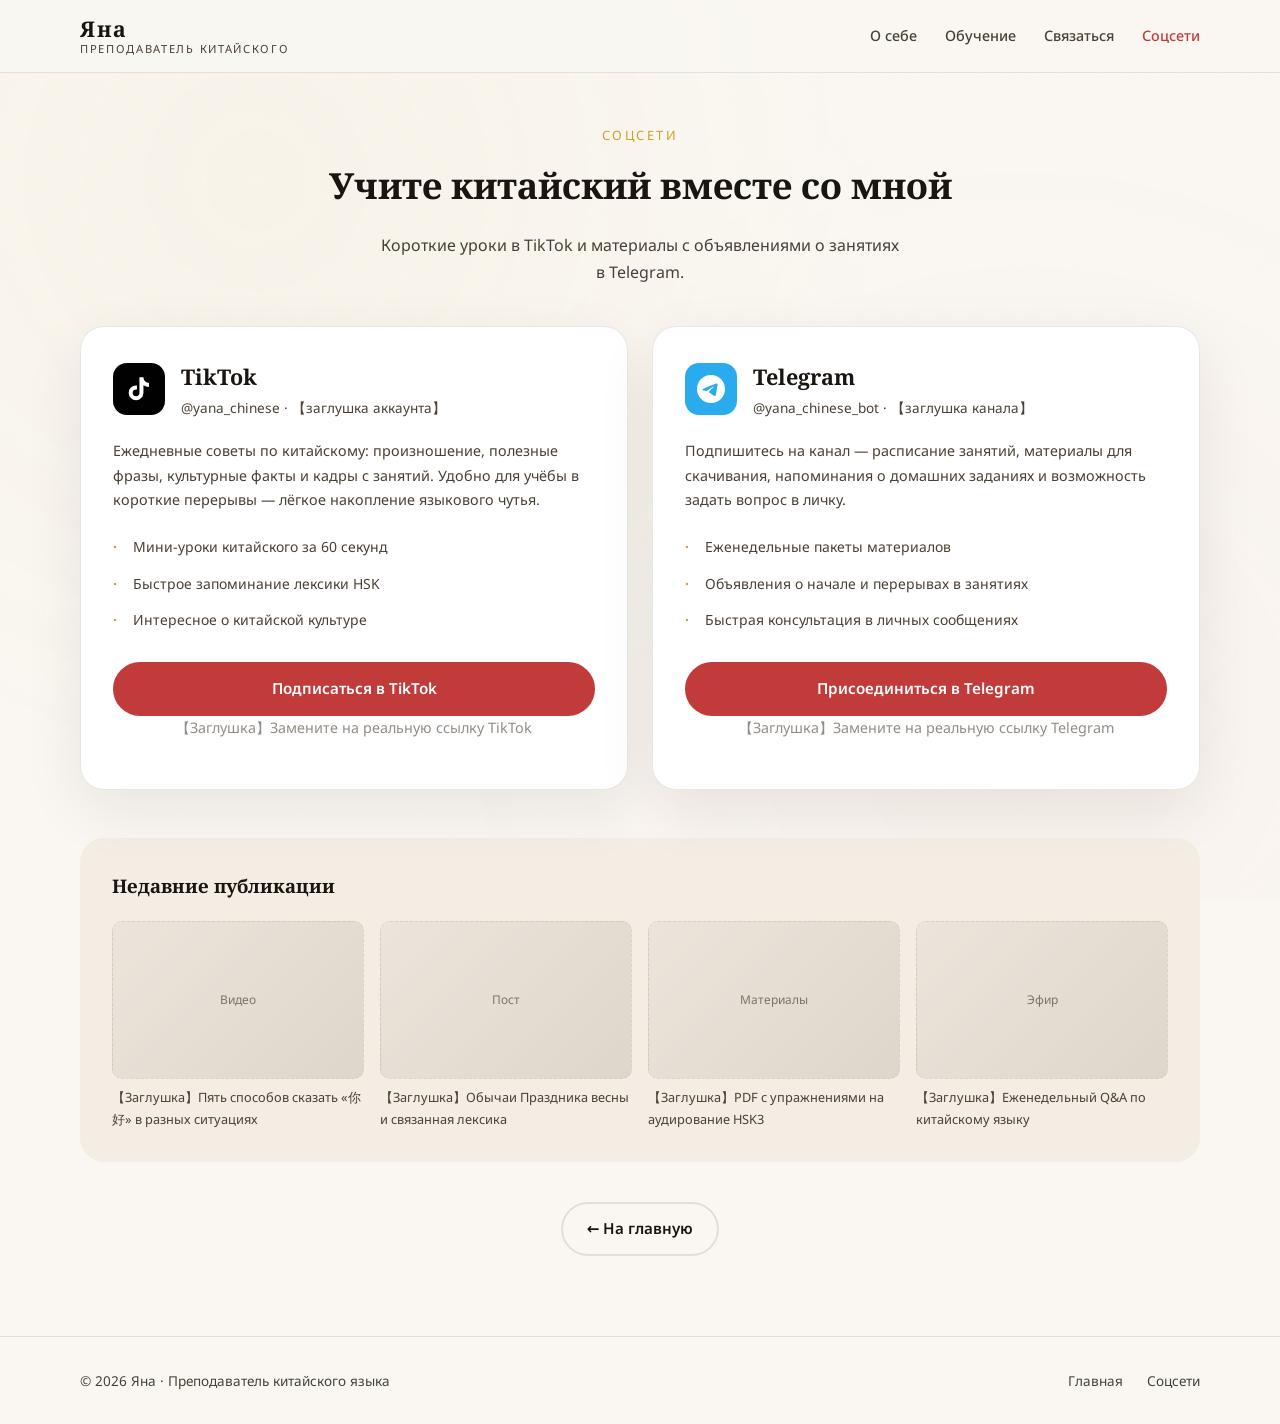
==== social.html @ d9997594 "Initial commit: Yana Chinese teacher portfolio site. Co-authored-by: Cursor <cursoragent@cursor.com>" ====
<!DOCTYPE html>
<html lang="ru">
<head>
  <meta charset="UTF-8" />
  <meta name="viewport" content="width=device-width, initial-scale=1.0" />
  <title>Соцсети · Яна</title>
  <meta name="description" content="Подписывайтесь на TikTok и Telegram Яны — материалы для изучения китайского и новости с занятий." />
  <link rel="preconnect" href="https://fonts.googleapis.com" />
  <link rel="preconnect" href="https://fonts.gstatic.com" crossorigin />
  <link href="https://fonts.googleapis.com/css2?family=Noto+Sans:wght@300;400;500;600;700&family=Noto+Serif:wght@400;600;700&display=swap" rel="stylesheet" />
  <link rel="stylesheet" href="styles.css" />
</head>
<body>
  <div class="bg-pattern" aria-hidden="true"></div>

  <header class="site-header">
    <nav class="nav container">
      <a class="logo" href="index.html">
        <span class="logo-cn">Яна</span>
        <span class="logo-sub">Преподаватель китайского</span>
      </a>
      <button class="nav-toggle" aria-label="Открыть меню" aria-expanded="false">
        <span></span><span></span><span></span>
      </button>
      <ul class="nav-links">
        <li><a href="index.html#about">О себе</a></li>
        <li><a href="index.html#teaching">Обучение</a></li>
        <li><a href="index.html#contact">Связаться</a></li>
        <li><a href="social.html" class="active">Соцсети</a></li>
      </ul>
    </nav>
  </header>

  <main class="social-page">
    <section class="section container">
      <div class="section-head center">
        <span class="section-label">Соцсети</span>
        <h1>Учите китайский вместе со мной</h1>
        <p class="page-intro">
          Короткие уроки в TikTok и материалы с объявлениями о занятиях в Telegram.
        </p>
      </div>

      <div class="social-grid">
        <article class="social-card social-tiktok">
          <div class="social-card-header">
            <div class="social-icon" aria-hidden="true">
              <svg viewBox="0 0 24 24" fill="currentColor">
                <path d="M19.59 6.69a4.83 4.83 0 0 1-3.77-4.25V2h-3.45v13.67a2.89 2.89 0 0 1-2.88 2.5 2.89 2.89 0 0 1-2.89-2.89 2.89 2.89 0 0 1 2.89-2.89c.28 0 .54.04.79.1V9.01a6.27 6.27 0 0 0-.79-.05 6.34 6.34 0 0 0-6.34 6.34 6.34 6.34 0 0 0 6.34 6.34 6.34 6.34 0 0 0 6.33-6.34V8.69a8.18 8.18 0 0 0 4.78 1.52V6.76a4.85 4.85 0 0 1-1.01-.07z"/>
              </svg>
            </div>
            <div>
              <h2>TikTok</h2>
              <p class="social-handle">@yana_chinese · 【заглушка аккаунта】</p>
            </div>
          </div>
          <p>
            Ежедневные советы по китайскому: произношение, полезные фразы, культурные факты и кадры с занятий.
            Удобно для учёбы в короткие перерывы — лёгкое накопление языкового чутья.
          </p>
          <ul class="social-features">
            <li>Мини-уроки китайского за 60 секунд</li>
            <li>Быстрое запоминание лексики HSK</li>
            <li>Интересное о китайской культуре</li>
          </ul>
          <a href="#" class="btn btn-primary btn-full">Подписаться в TikTok</a>
          <p class="form-note">【Заглушка】Замените на реальную ссылку TikTok</p>
        </article>

        <article class="social-card social-telegram">
          <div class="social-card-header">
            <div class="social-icon" aria-hidden="true">
              <svg viewBox="0 0 24 24" fill="currentColor">
                <path d="M11.944 0A12 12 0 0 0 0 12a12 12 0 0 0 12 12 12 12 0 0 0 12-12A12 12 0 0 0 12 0a12 12 0 0 0-.056 0zm4.962 7.224c.1-.002.321.023.465.14a.506.506 0 0 1 .171.325c.016.093.036.306.02.472-.18 1.898-.962 6.502-1.36 8.627-.168.9-.499 1.201-.82 1.23-.696.065-1.225-.46-1.9-.902-1.056-.693-1.653-1.124-2.678-1.8-1.185-.78-.417-1.21.258-1.91.177-.184 3.247-2.977 3.307-3.23.007-.032.014-.15-.056-.212s-.174-.041-.249-.024c-.106.024-1.793 1.14-5.061 3.345-.48.33-.913.49-1.302.48-.428-.008-1.252-.241-1.865-.44-.752-.245-1.349-.374-1.297-.789.027-.216.325-.437.893-.663 3.498-1.524 5.83-2.529 6.998-3.014 3.332-1.386 4.025-1.627 4.476-1.635z"/>
              </svg>
            </div>
            <div>
              <h2>Telegram</h2>
              <p class="social-handle">@yana_chinese_bot · 【заглушка канала】</p>
            </div>
          </div>
          <p>
            Подпишитесь на канал — расписание занятий, материалы для скачивания,
            напоминания о домашних заданиях и возможность задать вопрос в личку.
          </p>
          <ul class="social-features">
            <li>Еженедельные пакеты материалов</li>
            <li>Объявления о начале и перерывах в занятиях</li>
            <li>Быстрая консультация в личных сообщениях</li>
          </ul>
          <a href="#" class="btn btn-primary btn-full">Присоединиться в Telegram</a>
          <p class="form-note">【Заглушка】Замените на реальную ссылку Telegram</p>
        </article>
      </div>

      <div class="social-preview">
        <h3>Недавние публикации</h3>
        <div class="preview-grid">
          <div class="preview-item">
            <div class="preview-thumb placeholder-thumb">Видео</div>
            <p>【Заглушка】Пять способов сказать «你好» в разных ситуациях</p>
          </div>
          <div class="preview-item">
            <div class="preview-thumb placeholder-thumb">Пост</div>
            <p>【Заглушка】Обычаи Праздника весны и связанная лексика</p>
          </div>
          <div class="preview-item">
            <div class="preview-thumb placeholder-thumb">Материалы</div>
            <p>【Заглушка】PDF с упражнениями на аудирование HSK3</p>
          </div>
          <div class="preview-item">
            <div class="preview-thumb placeholder-thumb">Эфир</div>
            <p>【Заглушка】Еженедельный Q&amp;A по китайскому языку</p>
          </div>
        </div>
      </div>

      <div class="back-link-wrap">
        <a href="index.html" class="btn btn-ghost">← На главную</a>
      </div>
    </section>
  </main>

  <footer class="site-footer">
    <div class="container footer-inner">
      <p>© 2026 Яна · Преподаватель китайского языка</p>
      <nav>
        <a href="index.html">Главная</a>
        <a href="social.html">Соцсети</a>
      </nav>
    </div>
  </footer>

  <script src="main.js"></script>
</body>
</html>
---- styles.css ----
/* ── Design tokens ── */
:root {
  --ink: #1a1510;
  --ink-soft: #4a4035;
  --paper: #faf7f2;
  --paper-alt: #f3ede4;
  --red: #c23b3b;
  --red-deep: #9b2c2c;
  --gold: #c9a227;
  --gold-light: #e8d48b;
  --jade: #3d6b5e;
  --border: rgba(26, 21, 16, 0.1);
  --shadow: 0 20px 60px rgba(26, 21, 16, 0.08);
  --radius: 16px;
  --radius-lg: 24px;
  --font-sans: "Noto Sans", system-ui, sans-serif;
  --font-serif: "Noto Serif", Georgia, serif;
  --max-w: 1120px;
  --header-h: 72px;
}

*, *::before, *::after { box-sizing: border-box; margin: 0; padding: 0; }

html { scroll-behavior: smooth; }

body {
  font-family: var(--font-sans);
  color: var(--ink);
  background: var(--paper);
  line-height: 1.7;
  -webkit-font-smoothing: antialiased;
}

a { color: var(--red); text-decoration: none; transition: color 0.2s; }
a:hover { color: var(--red-deep); }

img { max-width: 100%; display: block; }

.container {
  width: min(100% - 2rem, var(--max-w));
  margin-inline: auto;
}

/* ── Background pattern ── */
.bg-pattern {
  position: fixed;
  inset: 0;
  pointer-events: none;
  z-index: -1;
  opacity: 0.35;
  background-image:
    radial-gradient(circle at 20% 20%, rgba(201, 162, 39, 0.12) 0%, transparent 50%),
    radial-gradient(circle at 80% 80%, rgba(194, 59, 59, 0.08) 0%, transparent 50%),
    url("data:image/svg+xml,%3Csvg width='60' height='60' viewBox='0 0 60 60' xmlns='http://www.w3.org/2000/svg'%3E%3Cpath d='M30 0L60 30L30 60L0 30Z' fill='none' stroke='%23c9a227' stroke-width='0.3' opacity='0.15'/%3E%3C/svg%3E");
}

/* ── Header ── */
.site-header {
  position: sticky;
  top: 0;
  z-index: 100;
  background: rgba(250, 247, 242, 0.85);
  backdrop-filter: blur(12px);
  border-bottom: 1px solid var(--border);
}

.nav {
  display: flex;
  align-items: center;
  justify-content: space-between;
  height: var(--header-h);
  gap: 1rem;
}

.logo {
  display: flex;
  flex-direction: column;
  line-height: 1.2;
  color: var(--ink);
}
.logo:hover { color: var(--ink); }
.logo-cn {
  font-family: var(--font-serif);
  font-size: 1.35rem;
  font-weight: 700;
  letter-spacing: 0.08em;
}
.logo-sub {
  font-size: 0.7rem;
  color: var(--ink-soft);
  letter-spacing: 0.15em;
  text-transform: uppercase;
}

.nav-links {
  display: flex;
  align-items: center;
  gap: 1.75rem;
  list-style: none;
}

.nav-links a {
  font-size: 0.9rem;
  color: var(--ink-soft);
  font-weight: 500;
}
.nav-links a:hover,
.nav-links a.active { color: var(--red); }

.nav-cta {
  padding: 0.45rem 1rem;
  background: var(--red);
  color: #fff !important;
  border-radius: 999px;
}
.nav-cta:hover { background: var(--red-deep); color: #fff !important; }

.nav-toggle {
  display: none;
  flex-direction: column;
  gap: 5px;
  background: none;
  border: none;
  cursor: pointer;
  padding: 4px;
}
.nav-toggle span {
  display: block;
  width: 22px;
  height: 2px;
  background: var(--ink);
  border-radius: 2px;
  transition: transform 0.3s, opacity 0.3s;
}

/* ── Buttons ── */
.btn {
  display: inline-flex;
  align-items: center;
  justify-content: center;
  gap: 0.5rem;
  padding: 0.75rem 1.5rem;
  border-radius: 999px;
  font-size: 0.95rem;
  font-weight: 600;
  border: 2px solid transparent;
  cursor: pointer;
  transition: all 0.25s;
  font-family: inherit;
}

.btn-primary {
  background: var(--red);
  color: #fff;
  border-color: var(--red);
}
.btn-primary:hover {
  background: var(--red-deep);
  border-color: var(--red-deep);
  color: #fff;
  transform: translateY(-1px);
  box-shadow: 0 8px 24px rgba(194, 59, 59, 0.25);
}

.btn-ghost {
  background: transparent;
  color: var(--ink);
  border-color: var(--border);
}
.btn-ghost:hover {
  border-color: var(--gold);
  color: var(--red);
}

.btn-full { width: 100%; }

/* ── Hero ── */
.hero {
  display: grid;
  grid-template-columns: 1fr 1fr;
  gap: 3rem;
  align-items: center;
  padding: 4rem 0 5rem;
  min-height: calc(100vh - var(--header-h));
}

.eyebrow {
  font-size: 0.85rem;
  color: var(--jade);
  letter-spacing: 0.2em;
  margin-bottom: 0.75rem;
}

.hero h1 {
  font-family: var(--font-serif);
  font-size: clamp(2.5rem, 5vw, 3.75rem);
  font-weight: 700;
  line-height: 1.15;
  margin-bottom: 1rem;
}

.name-ru {
  display: block;
  font-size: 0.45em;
  font-family: var(--font-sans);
  font-weight: 400;
  color: var(--ink-soft);
  letter-spacing: 0.05em;
  margin-top: 0.25rem;
}

.hero-lead {
  font-size: 1.1rem;
  color: var(--ink-soft);
  margin-bottom: 1.5rem;
}

.hero-tags {
  display: flex;
  flex-wrap: wrap;
  gap: 0.5rem;
  margin-bottom: 2rem;
}
.hero-tags span {
  padding: 0.35rem 0.85rem;
  background: var(--paper-alt);
  border: 1px solid var(--border);
  border-radius: 999px;
  font-size: 0.8rem;
  color: var(--ink-soft);
}

.hero-actions { display: flex; flex-wrap: wrap; gap: 0.75rem; }

/* Photo placeholder */
.hero-visual { position: relative; }

.photo-frame {
  position: relative;
  aspect-ratio: 4 / 5;
  max-width: 380px;
  margin-inline: auto;
}

.hero-photo {
  width: 100%;
  height: 100%;
  object-fit: cover;
  object-position: center top;
  border-radius: var(--radius-lg);
  position: relative;
  z-index: 1;
  box-shadow: var(--shadow);
}

.photo-accent {
  position: absolute;
  inset: -12px -12px 12px 12px;
  border: 2px solid var(--gold);
  border-radius: var(--radius-lg);
  opacity: 0.35;
  z-index: 0;
}

.hero-quote {
  margin-top: 1.5rem;
  padding: 1.25rem 1.5rem;
  background: var(--paper-alt);
  border-left: 3px solid var(--gold);
  border-radius: 0 var(--radius) var(--radius) 0;
  font-family: var(--font-serif);
  font-size: 0.95rem;
  color: var(--ink-soft);
  font-style: italic;
}

/* ── Sections ── */
.section { padding: 5rem 0; }
.section-alt { background: var(--paper-alt); }

.section-head { margin-bottom: 2.5rem; }
.section-head.center { text-align: center; }

.section-label {
  display: inline-block;
  font-size: 0.8rem;
  letter-spacing: 0.2em;
  color: var(--gold);
  margin-bottom: 0.5rem;
  text-transform: uppercase;
}

.section-head h2,
.social-page h1 {
  font-family: var(--font-serif);
  font-size: clamp(1.75rem, 3vw, 2.25rem);
  font-weight: 700;
}

.page-intro {
  margin-top: 1rem;
  color: var(--ink-soft);
  max-width: 520px;
  margin-inline: auto;
}

.placeholder-text {
  color: var(--ink-soft);
  opacity: 0.65;
  font-size: 0.9rem;
  font-style: italic;
  margin-top: 1rem;
}
.center-block { text-align: center; max-width: 600px; margin-inline: auto; }

/* ── About ── */
.about-grid {
  display: grid;
  grid-template-columns: 1.4fr 1fr;
  gap: 3rem;
  align-items: start;
}

.about-text p + p { margin-top: 1rem; }

.stats {
  list-style: none;
  display: grid;
  grid-template-columns: 1fr 1fr;
  gap: 1rem;
}
.stats li {
  padding: 1.25rem;
  background: #fff;
  border-radius: var(--radius);
  border: 1px solid var(--border);
  text-align: center;
}
.stats strong {
  display: block;
  font-family: var(--font-serif);
  font-size: 1.75rem;
  color: var(--red);
  margin-bottom: 0.25rem;
}
.stats span { font-size: 0.8rem; color: var(--ink-soft); }

/* ── Cards ── */
.cards {
  display: grid;
  grid-template-columns: repeat(4, 1fr);
  gap: 1.25rem;
  margin-bottom: 2rem;
}

.card {
  padding: 1.75rem 1.5rem;
  background: #fff;
  border-radius: var(--radius);
  border: 1px solid var(--border);
  transition: transform 0.25s, box-shadow 0.25s;
}
.card:hover {
  transform: translateY(-4px);
  box-shadow: var(--shadow);
}

.card-icon {
  width: 40px;
  height: 40px;
  display: flex;
  align-items: center;
  justify-content: center;
  background: var(--red);
  color: #fff;
  border-radius: 10px;
  font-family: var(--font-serif);
  font-weight: 700;
  font-size: 1rem;
  margin-bottom: 1rem;
}

.card h3 {
  font-size: 1rem;
  margin-bottom: 0.5rem;
}
.card p {
  font-size: 0.875rem;
  color: var(--ink-soft);
}

/* ── Timeline ── */
.timeline {
  list-style: none;
  position: relative;
  padding-left: 2rem;
}
.timeline::before {
  content: "";
  position: absolute;
  left: 6px;
  top: 8px;
  bottom: 8px;
  width: 2px;
  background: linear-gradient(to bottom, var(--gold), var(--red));
  opacity: 0.3;
}
.timeline li {
  position: relative;
  padding-bottom: 2rem;
}
.timeline li::before {
  content: "";
  position: absolute;
  left: -2rem;
  top: 6px;
  width: 14px;
  height: 14px;
  border-radius: 50%;
  background: var(--paper);
  border: 2px solid var(--gold);
}
.timeline time {
  font-size: 0.75rem;
  letter-spacing: 0.15em;
  color: var(--jade);
  text-transform: uppercase;
}
.timeline h3 {
  font-size: 1.1rem;
  margin: 0.25rem 0 0.5rem;
}
.timeline p {
  font-size: 0.9rem;
  color: var(--ink-soft);
}

/* ── Reviews ── */
.reviews {
  display: grid;
  grid-template-columns: repeat(3, 1fr);
  gap: 1.25rem;
}

.review {
  padding: 1.75rem;
  background: #fff;
  border-radius: var(--radius);
  border: 1px solid var(--border);
}
.review blockquote {
  font-family: var(--font-serif);
  font-size: 0.95rem;
  color: var(--ink-soft);
  margin-bottom: 1rem;
  line-height: 1.8;
}
.review figcaption {
  font-size: 0.8rem;
  color: var(--gold);
}

/* ── Contact ── */
.contact-box {
  display: grid;
  grid-template-columns: 1fr 1fr;
  gap: 3rem;
  padding: 2.5rem;
  background: #fff;
  border-radius: var(--radius-lg);
  border: 1px solid var(--border);
  box-shadow: var(--shadow);
}

.contact-text p { color: var(--ink-soft); margin: 1rem 0 1.5rem; }

.contact-meta {
  list-style: none;
  display: flex;
  flex-direction: column;
  gap: 0.75rem;
}
.contact-meta li {
  display: flex;
  justify-content: space-between;
  padding-bottom: 0.75rem;
  border-bottom: 1px solid var(--border);
  font-size: 0.9rem;
}
.contact-meta span { color: var(--ink-soft); }

.contact-form {
  display: flex;
  flex-direction: column;
  gap: 1rem;
}
.contact-form label {
  display: flex;
  flex-direction: column;
  gap: 0.35rem;
  font-size: 0.85rem;
  font-weight: 500;
}
.contact-form input,
.contact-form textarea {
  padding: 0.75rem 1rem;
  border: 1px solid var(--border);
  border-radius: 10px;
  font-family: inherit;
  font-size: 0.95rem;
  background: var(--paper);
  transition: border-color 0.2s;
}
.contact-form input:focus,
.contact-form textarea:focus {
  outline: none;
  border-color: var(--gold);
}

.form-note {
  font-size: 0.75rem;
  color: var(--ink-soft);
  opacity: 0.6;
  text-align: center;
}

/* ── Social page ── */
.social-page .section { padding-top: 3rem; }

.social-grid {
  display: grid;
  grid-template-columns: 1fr 1fr;
  gap: 1.5rem;
  margin: 2.5rem 0;
}

.social-card {
  padding: 2rem;
  background: #fff;
  border-radius: var(--radius-lg);
  border: 1px solid var(--border);
  box-shadow: var(--shadow);
}

.social-card-header {
  display: flex;
  align-items: center;
  gap: 1rem;
  margin-bottom: 1.25rem;
}

.social-icon {
  width: 52px;
  height: 52px;
  border-radius: 14px;
  display: flex;
  align-items: center;
  justify-content: center;
}
.social-icon svg { width: 28px; height: 28px; }

.social-tiktok .social-icon {
  background: #010101;
  color: #fff;
}
.social-telegram .social-icon {
  background: #2aabee;
  color: #fff;
}

.social-card h2 {
  font-family: var(--font-serif);
  font-size: 1.35rem;
}
.social-handle {
  font-size: 0.85rem;
  color: var(--ink-soft);
}

.social-card > p {
  color: var(--ink-soft);
  font-size: 0.9rem;
  margin-bottom: 1rem;
}

.social-features {
  list-style: none;
  margin-bottom: 1.5rem;
}
.social-features li {
  padding: 0.4rem 0;
  font-size: 0.875rem;
  color: var(--ink-soft);
  padding-left: 1.25rem;
  position: relative;
}
.social-features li::before {
  content: "·";
  position: absolute;
  left: 0;
  color: var(--gold);
  font-weight: 700;
}

.social-preview {
  margin-top: 3rem;
  padding: 2rem;
  background: var(--paper-alt);
  border-radius: var(--radius-lg);
}
.social-preview h3 {
  font-family: var(--font-serif);
  margin-bottom: 1.25rem;
}

.preview-grid {
  display: grid;
  grid-template-columns: repeat(4, 1fr);
  gap: 1rem;
}

.preview-item p {
  font-size: 0.8rem;
  color: var(--ink-soft);
  margin-top: 0.5rem;
}

.placeholder-thumb {
  aspect-ratio: 16/10;
  background: linear-gradient(135deg, #e8e2d8, #d5cdc0);
  border-radius: 10px;
  display: flex;
  align-items: center;
  justify-content: center;
  font-size: 0.75rem;
  color: var(--ink-soft);
  opacity: 0.7;
  border: 1px dashed var(--border);
}

.back-link-wrap {
  text-align: center;
  margin-top: 2.5rem;
}

/* ── Footer ── */
.site-footer {
  padding: 2rem 0;
  border-top: 1px solid var(--border);
}
.footer-inner {
  display: flex;
  justify-content: space-between;
  align-items: center;
  font-size: 0.85rem;
  color: var(--ink-soft);
}
.footer-inner nav {
  display: flex;
  gap: 1.5rem;
}
.footer-inner a { color: var(--ink-soft); }
.footer-inner a:hover { color: var(--red); }

/* ── Responsive ── */
@media (max-width: 960px) {
  .hero { grid-template-columns: 1fr; min-height: auto; padding-top: 2.5rem; }
  .hero-visual { order: -1; }
  .photo-frame { max-width: 280px; }
  .about-grid { grid-template-columns: 1fr; }
  .cards { grid-template-columns: repeat(2, 1fr); }
  .reviews { grid-template-columns: 1fr; }
  .contact-box { grid-template-columns: 1fr; }
  .social-grid { grid-template-columns: 1fr; }
  .preview-grid { grid-template-columns: repeat(2, 1fr); }
}

@media (max-width: 640px) {
  .nav-toggle { display: flex; }

  .nav-links {
    position: fixed;
    top: var(--header-h);
    left: 0;
    right: 0;
    background: rgba(250, 247, 242, 0.97);
    backdrop-filter: blur(12px);
    flex-direction: column;
    padding: 1.5rem;
    gap: 1rem;
    border-bottom: 1px solid var(--border);
    transform: translateY(-120%);
    opacity: 0;
    transition: transform 0.3s, opacity 0.3s;
    pointer-events: none;
  }
  .nav-links.open {
    transform: translateY(0);
    opacity: 1;
    pointer-events: auto;
  }

  .cards { grid-template-columns: 1fr; }
  .stats { grid-template-columns: 1fr 1fr; }
  .preview-grid { grid-template-columns: 1fr 1fr; }
  .footer-inner { flex-direction: column; gap: 1rem; text-align: center; }
}
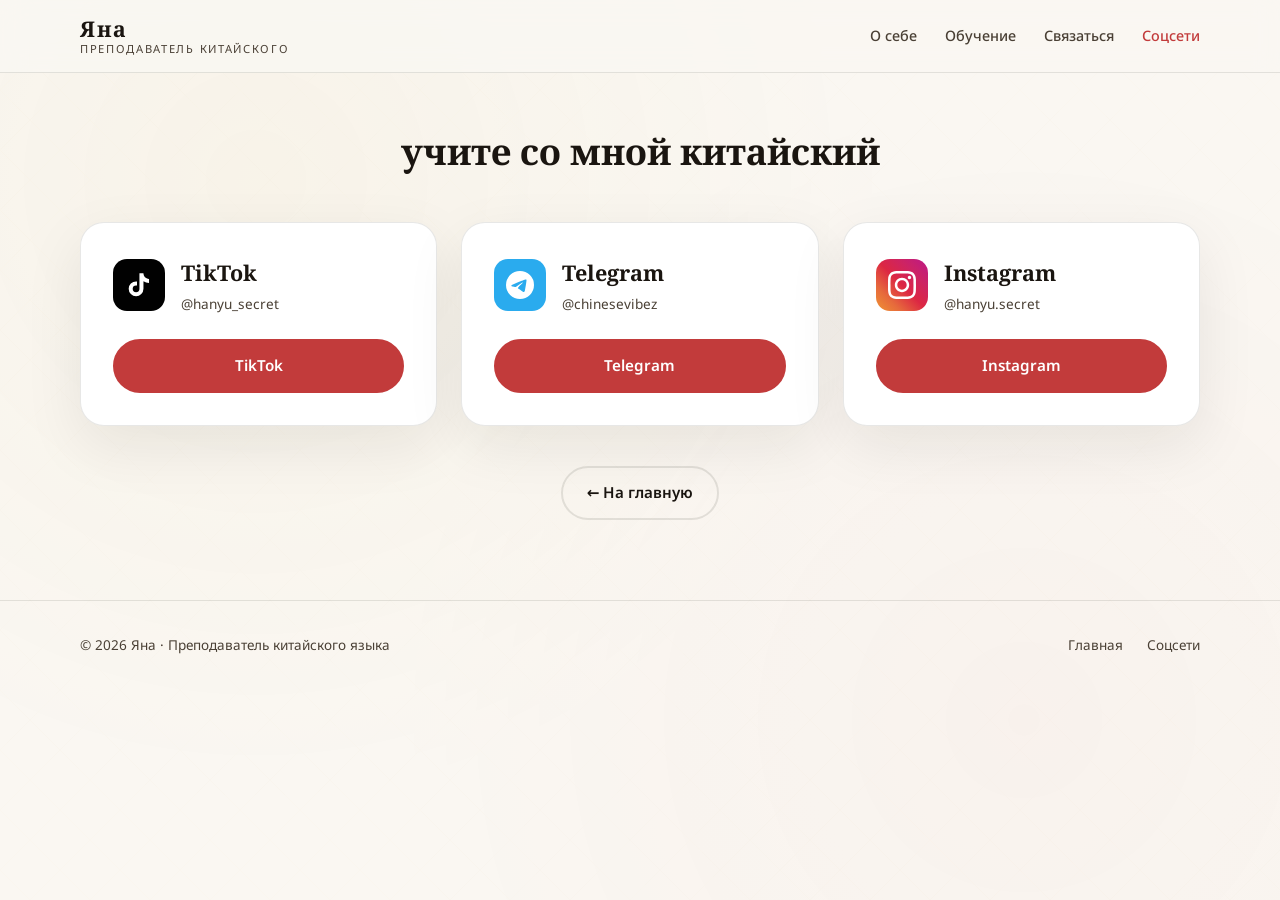
==== commit 87f9ad2d: "Update portfolio content, social links, and deploy script. Replace placeholders with ULC profile, st" ====
--- a/social.html
+++ b/social.html
@@ -4,7 +4,7 @@
   <meta charset="UTF-8" />
   <meta name="viewport" content="width=device-width, initial-scale=1.0" />
   <title>Соцсети · Яна</title>
-  <meta name="description" content="Подписывайтесь на TikTok и Telegram Яны — материалы для изучения китайского и новости с занятий." />
+  <meta name="description" content="Учите со мной китайский — TikTok, Telegram и Instagram." />
   <link rel="preconnect" href="https://fonts.googleapis.com" />
   <link rel="preconnect" href="https://fonts.gstatic.com" crossorigin />
   <link href="https://fonts.googleapis.com/css2?family=Noto+Sans:wght@300;400;500;600;700&family=Noto+Serif:wght@400;600;700&display=swap" rel="stylesheet" />
@@ -34,11 +34,7 @@
   <main class="social-page">
     <section class="section container">
       <div class="section-head center">
-        <span class="section-label">Соцсети</span>
-        <h1>Учите китайский вместе со мной</h1>
-        <p class="page-intro">
-          Короткие уроки в TikTok и материалы с объявлениями о занятиях в Telegram.
-        </p>
+        <h1>учите со мной китайский</h1>
       </div>
 
       <div class="social-grid">
@@ -51,20 +47,10 @@
             </div>
             <div>
               <h2>TikTok</h2>
-              <p class="social-handle">@yana_chinese · 【заглушка аккаунта】</p>
+              <p class="social-handle">@hanyu_secret</p>
             </div>
           </div>
-          <p>
-            Ежедневные советы по китайскому: произношение, полезные фразы, культурные факты и кадры с занятий.
-            Удобно для учёбы в короткие перерывы — лёгкое накопление языкового чутья.
-          </p>
-          <ul class="social-features">
-            <li>Мини-уроки китайского за 60 секунд</li>
-            <li>Быстрое запоминание лексики HSK</li>
-            <li>Интересное о китайской культуре</li>
-          </ul>
-          <a href="#" class="btn btn-primary btn-full">Подписаться в TikTok</a>
-          <p class="form-note">【Заглушка】Замените на реальную ссылку TikTok</p>
+          <a href="https://www.tiktok.com/@hanyu_secret" class="btn btn-primary btn-full" target="_blank" rel="noopener noreferrer">TikTok</a>
         </article>
 
         <article class="social-card social-telegram">
@@ -76,43 +62,26 @@
             </div>
             <div>
               <h2>Telegram</h2>
-              <p class="social-handle">@yana_chinese_bot · 【заглушка канала】</p>
+              <p class="social-handle">@chinesevibez</p>
             </div>
           </div>
-          <p>
-            Подпишитесь на канал — расписание занятий, материалы для скачивания,
-            напоминания о домашних заданиях и возможность задать вопрос в личку.
-          </p>
-          <ul class="social-features">
-            <li>Еженедельные пакеты материалов</li>
-            <li>Объявления о начале и перерывах в занятиях</li>
-            <li>Быстрая консультация в личных сообщениях</li>
-          </ul>
-          <a href="#" class="btn btn-primary btn-full">Присоединиться в Telegram</a>
-          <p class="form-note">【Заглушка】Замените на реальную ссылку Telegram</p>
+          <a href="https://t.me/chinesevibez" class="btn btn-primary btn-full" target="_blank" rel="noopener noreferrer">Telegram</a>
         </article>
-      </div>
 
-      <div class="social-preview">
-        <h3>Недавние публикации</h3>
-        <div class="preview-grid">
-          <div class="preview-item">
-            <div class="preview-thumb placeholder-thumb">Видео</div>
-            <p>【Заглушка】Пять способов сказать «你好» в разных ситуациях</p>
+        <article class="social-card social-instagram">
+          <div class="social-card-header">
+            <div class="social-icon" aria-hidden="true">
+              <svg viewBox="0 0 24 24" fill="currentColor">
+                <path d="M12 2.163c3.204 0 3.584.012 4.85.07 3.252.148 4.771 1.691 4.919 4.919.058 1.265.069 1.645.069 4.849 0 3.205-.012 3.584-.069 4.849-.149 3.225-1.664 4.771-4.919 4.919-1.266.058-1.644.07-4.85.07-3.204 0-3.584-.012-4.849-.07-3.26-.149-4.771-1.699-4.919-4.92-.058-1.265-.07-1.644-.07-4.849 0-3.204.013-3.583.07-4.849.149-3.227 1.664-4.771 4.919-4.919 1.266-.057 1.645-.069 4.849-.069zm0-2.163c-3.259 0-3.667.014-4.947.072-4.358.2-6.78 2.618-6.98 6.98-.059 1.281-.073 1.689-.073 4.948 0 3.259.014 3.668.072 4.948.2 4.358 2.618 6.78 6.98 6.98 1.281.058 1.689.072 4.948.072 3.259 0 3.668-.014 4.948-.072 4.354-.2 6.782-2.618 6.979-6.98.059-1.28.073-1.689.073-4.948 0-3.259-.014-3.667-.072-4.947-.196-4.354-2.617-6.78-6.979-6.98-1.281-.059-1.69-.073-4.949-.073zm0 5.838c-3.403 0-6.162 2.759-6.162 6.162s2.759 6.163 6.162 6.163 6.162-2.759 6.162-6.163c0-3.403-2.759-6.162-6.162-6.162zm0 10.162c-2.209 0-4-1.79-4-4 0-2.209 1.791-4 4-4s4 1.791 4 4c0 2.21-1.791 4-4 4zm6.406-11.845c-.796 0-1.441.645-1.441 1.44s.645 1.44 1.441 1.44c.795 0 1.439-.645 1.439-1.44s-.644-1.44-1.439-1.44z"/>
+              </svg>
+            </div>
+            <div>
+              <h2>Instagram</h2>
+              <p class="social-handle">@hanyu.secret</p>
+            </div>
           </div>
-          <div class="preview-item">
-            <div class="preview-thumb placeholder-thumb">Пост</div>
-            <p>【Заглушка】Обычаи Праздника весны и связанная лексика</p>
-          </div>
-          <div class="preview-item">
-            <div class="preview-thumb placeholder-thumb">Материалы</div>
-            <p>【Заглушка】PDF с упражнениями на аудирование HSK3</p>
-          </div>
-          <div class="preview-item">
-            <div class="preview-thumb placeholder-thumb">Эфир</div>
-            <p>【Заглушка】Еженедельный Q&amp;A по китайскому языку</p>
-          </div>
-        </div>
+          <a href="https://www.instagram.com/hanyu.secret" class="btn btn-primary btn-full" target="_blank" rel="noopener noreferrer">Instagram</a>
+        </article>
       </div>
 
       <div class="back-link-wrap">
--- a/styles.css
+++ b/styles.css
@@ -237,7 +237,7 @@
 
 .photo-frame {
   position: relative;
-  aspect-ratio: 4 / 5;
+  aspect-ratio: 3 / 4;
   max-width: 380px;
   margin-inline: auto;
 }
@@ -462,9 +462,8 @@
 
 /* ── Contact ── */
 .contact-box {
-  display: grid;
-  grid-template-columns: 1fr 1fr;
-  gap: 3rem;
+  max-width: 36rem;
+  margin: 0 auto;
   padding: 2.5rem;
   background: #fff;
   border-radius: var(--radius-lg);
@@ -472,7 +471,9 @@
   box-shadow: var(--shadow);
 }
 
-.contact-text p { color: var(--ink-soft); margin: 1rem 0 1.5rem; }
+.contact-box p { color: var(--ink-soft); margin: 1rem 0 1.5rem; }
+
+.contact-telegram { margin-top: 0.5rem; }
 
 .contact-meta {
   list-style: none;
@@ -489,34 +490,6 @@
 }
 .contact-meta span { color: var(--ink-soft); }
 
-.contact-form {
-  display: flex;
-  flex-direction: column;
-  gap: 1rem;
-}
-.contact-form label {
-  display: flex;
-  flex-direction: column;
-  gap: 0.35rem;
-  font-size: 0.85rem;
-  font-weight: 500;
-}
-.contact-form input,
-.contact-form textarea {
-  padding: 0.75rem 1rem;
-  border: 1px solid var(--border);
-  border-radius: 10px;
-  font-family: inherit;
-  font-size: 0.95rem;
-  background: var(--paper);
-  transition: border-color 0.2s;
-}
-.contact-form input:focus,
-.contact-form textarea:focus {
-  outline: none;
-  border-color: var(--gold);
-}
-
 .form-note {
   font-size: 0.75rem;
   color: var(--ink-soft);
@@ -529,7 +502,7 @@
 
 .social-grid {
   display: grid;
-  grid-template-columns: 1fr 1fr;
+  grid-template-columns: repeat(3, 1fr);
   gap: 1.5rem;
   margin: 2.5rem 0;
 }
@@ -546,7 +519,7 @@
   display: flex;
   align-items: center;
   gap: 1rem;
-  margin-bottom: 1.25rem;
+  margin-bottom: 1.5rem;
 }
 
 .social-icon {
@@ -565,6 +538,10 @@
 }
 .social-telegram .social-icon {
   background: #2aabee;
+  color: #fff;
+}
+.social-instagram .social-icon {
+  background: linear-gradient(45deg, #f09433, #e6683c, #dc2743, #cc2366, #bc1888);
   color: #fff;
 }
 
@@ -670,7 +647,6 @@
   .about-grid { grid-template-columns: 1fr; }
   .cards { grid-template-columns: repeat(2, 1fr); }
   .reviews { grid-template-columns: 1fr; }
-  .contact-box { grid-template-columns: 1fr; }
   .social-grid { grid-template-columns: 1fr; }
   .preview-grid { grid-template-columns: repeat(2, 1fr); }
 }
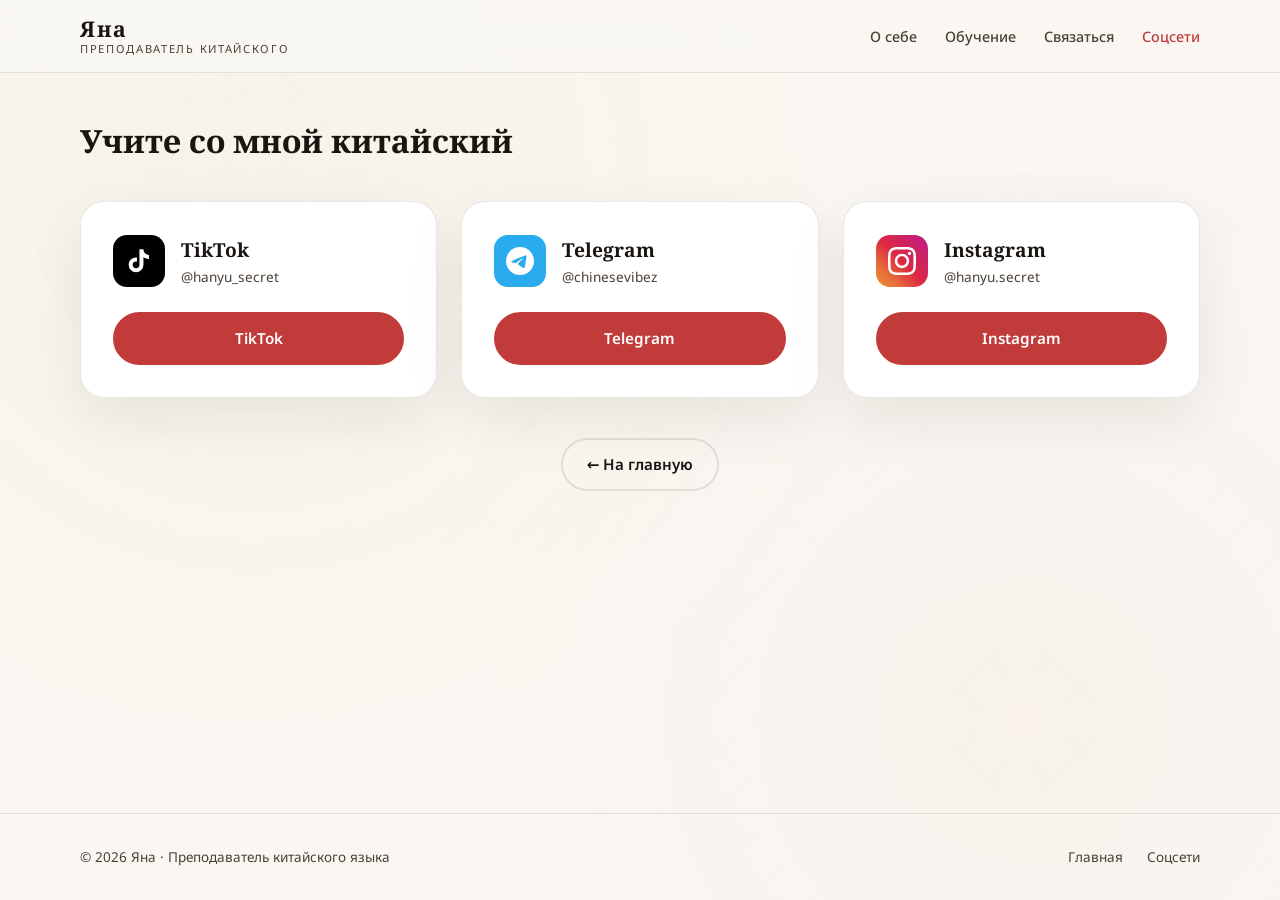
==== commit 29950582: "Polish portfolio layout, copy, and same-page navigation. Streamline section headings and hero tags, " ====
--- a/social.html
+++ b/social.html
@@ -33,8 +33,8 @@
 
   <main class="social-page">
     <section class="section container">
-      <div class="section-head center">
-        <h1>учите со мной китайский</h1>
+      <div class="section-head">
+        <h1>Учите со мной китайский</h1>
       </div>
 
       <div class="social-grid">
--- a/styles.css
+++ b/styles.css
@@ -6,8 +6,9 @@
   --paper-alt: #f3ede4;
   --red: #c23b3b;
   --red-deep: #9b2c2c;
-  --gold: #c9a227;
-  --gold-light: #e8d48b;
+  --gold: #8f6914;
+  --gold-light: #c9a227;
+  --gold-border: rgba(143, 105, 20, 0.35);
   --jade: #3d6b5e;
   --border: rgba(26, 21, 16, 0.1);
   --shadow: 0 20px 60px rgba(26, 21, 16, 0.08);
@@ -25,10 +26,18 @@
 
 body {
   font-family: var(--font-sans);
+  font-size: 1rem;
   color: var(--ink);
   background: var(--paper);
-  line-height: 1.7;
+  line-height: 1.65;
+  min-height: 100vh;
+  display: flex;
+  flex-direction: column;
   -webkit-font-smoothing: antialiased;
+}
+
+main {
+  flex: 1;
 }
 
 a { color: var(--red); text-decoration: none; transition: color 0.2s; }
@@ -185,15 +194,16 @@
 }
 
 .eyebrow {
-  font-size: 0.85rem;
+  font-size: 0.8rem;
   color: var(--jade);
-  letter-spacing: 0.2em;
+  letter-spacing: 0.12em;
   margin-bottom: 0.75rem;
+  text-transform: uppercase;
 }
 
 .hero h1 {
   font-family: var(--font-serif);
-  font-size: clamp(2.5rem, 5vw, 3.75rem);
+  font-size: clamp(2.25rem, 4.5vw, 3.25rem);
   font-weight: 700;
   line-height: 1.15;
   margin-bottom: 1rem;
@@ -210,24 +220,15 @@
 }
 
 .hero-lead {
-  font-size: 1.1rem;
-  color: var(--ink-soft);
-  margin-bottom: 1.5rem;
+  font-size: 1.05rem;
+  color: var(--ink-soft);
+  margin-bottom: 1rem;
 }
 
 .hero-tags {
-  display: flex;
-  flex-wrap: wrap;
-  gap: 0.5rem;
-  margin-bottom: 2rem;
-}
-.hero-tags span {
-  padding: 0.35rem 0.85rem;
-  background: var(--paper-alt);
-  border: 1px solid var(--border);
-  border-radius: 999px;
-  font-size: 0.8rem;
-  color: var(--ink-soft);
+  font-size: 0.95rem;
+  color: var(--ink-soft);
+  margin-bottom: 1.75rem;
 }
 
 .hero-actions { display: flex; flex-wrap: wrap; gap: 0.75rem; }
@@ -255,11 +256,11 @@
 
 .photo-accent {
   position: absolute;
-  inset: -12px -12px 12px 12px;
+  inset: -10px;
   border: 2px solid var(--gold);
   border-radius: var(--radius-lg);
-  opacity: 0.35;
   z-index: 0;
+  pointer-events: none;
 }
 
 .hero-quote {
@@ -268,33 +269,23 @@
   background: var(--paper-alt);
   border-left: 3px solid var(--gold);
   border-radius: 0 var(--radius) var(--radius) 0;
-  font-family: var(--font-serif);
   font-size: 0.95rem;
   color: var(--ink-soft);
-  font-style: italic;
 }
 
 /* ── Sections ── */
 .section { padding: 5rem 0; }
 .section-alt { background: var(--paper-alt); }
 
-.section-head { margin-bottom: 2.5rem; }
-.section-head.center { text-align: center; }
-
-.section-label {
-  display: inline-block;
-  font-size: 0.8rem;
-  letter-spacing: 0.2em;
-  color: var(--gold);
-  margin-bottom: 0.5rem;
-  text-transform: uppercase;
-}
+.section-head { margin-bottom: 2rem; }
 
 .section-head h2,
-.social-page h1 {
+.social-page h1,
+.contact-box h2 {
   font-family: var(--font-serif);
-  font-size: clamp(1.75rem, 3vw, 2.25rem);
+  font-size: clamp(1.5rem, 2.5vw, 2rem);
   font-weight: 700;
+  line-height: 1.25;
 }
 
 .page-intro {
@@ -354,38 +345,18 @@
 }
 
 .card {
-  padding: 1.75rem 1.5rem;
+  padding: 1.5rem 1.35rem;
   background: #fff;
   border-radius: var(--radius);
   border: 1px solid var(--border);
-  transition: transform 0.25s, box-shadow 0.25s;
-}
-.card:hover {
-  transform: translateY(-4px);
-  box-shadow: var(--shadow);
-}
-
-.card-icon {
-  width: 40px;
-  height: 40px;
-  display: flex;
-  align-items: center;
-  justify-content: center;
-  background: var(--red);
-  color: #fff;
-  border-radius: 10px;
-  font-family: var(--font-serif);
-  font-weight: 700;
-  font-size: 1rem;
-  margin-bottom: 1rem;
 }
 
 .card h3 {
-  font-size: 1rem;
+  font-size: 1.05rem;
   margin-bottom: 0.5rem;
 }
 .card p {
-  font-size: 0.875rem;
+  font-size: 0.9rem;
   color: var(--ink-soft);
 }
 
@@ -438,7 +409,7 @@
 /* ── Reviews ── */
 .reviews {
   display: grid;
-  grid-template-columns: repeat(3, 1fr);
+  grid-template-columns: repeat(2, 1fr);
   gap: 1.25rem;
 }
 
@@ -449,15 +420,15 @@
   border: 1px solid var(--border);
 }
 .review blockquote {
-  font-family: var(--font-serif);
   font-size: 0.95rem;
   color: var(--ink-soft);
-  margin-bottom: 1rem;
-  line-height: 1.8;
+  margin-bottom: 0.75rem;
+  line-height: 1.7;
 }
 .review figcaption {
-  font-size: 0.8rem;
-  color: var(--gold);
+  font-size: 0.85rem;
+  font-weight: 600;
+  color: var(--ink);
 }
 
 /* ── Contact ── */
@@ -498,7 +469,10 @@
 }
 
 /* ── Social page ── */
-.social-page .section { padding-top: 3rem; }
+.social-page .section {
+  padding-top: 3rem;
+  padding-bottom: 4rem;
+}
 
 .social-grid {
   display: grid;
@@ -547,8 +521,9 @@
 
 .social-card h2 {
   font-family: var(--font-serif);
-  font-size: 1.35rem;
-}
+  font-size: 1.2rem;
+}
+
 .social-handle {
   font-size: 0.85rem;
   color: var(--ink-soft);
